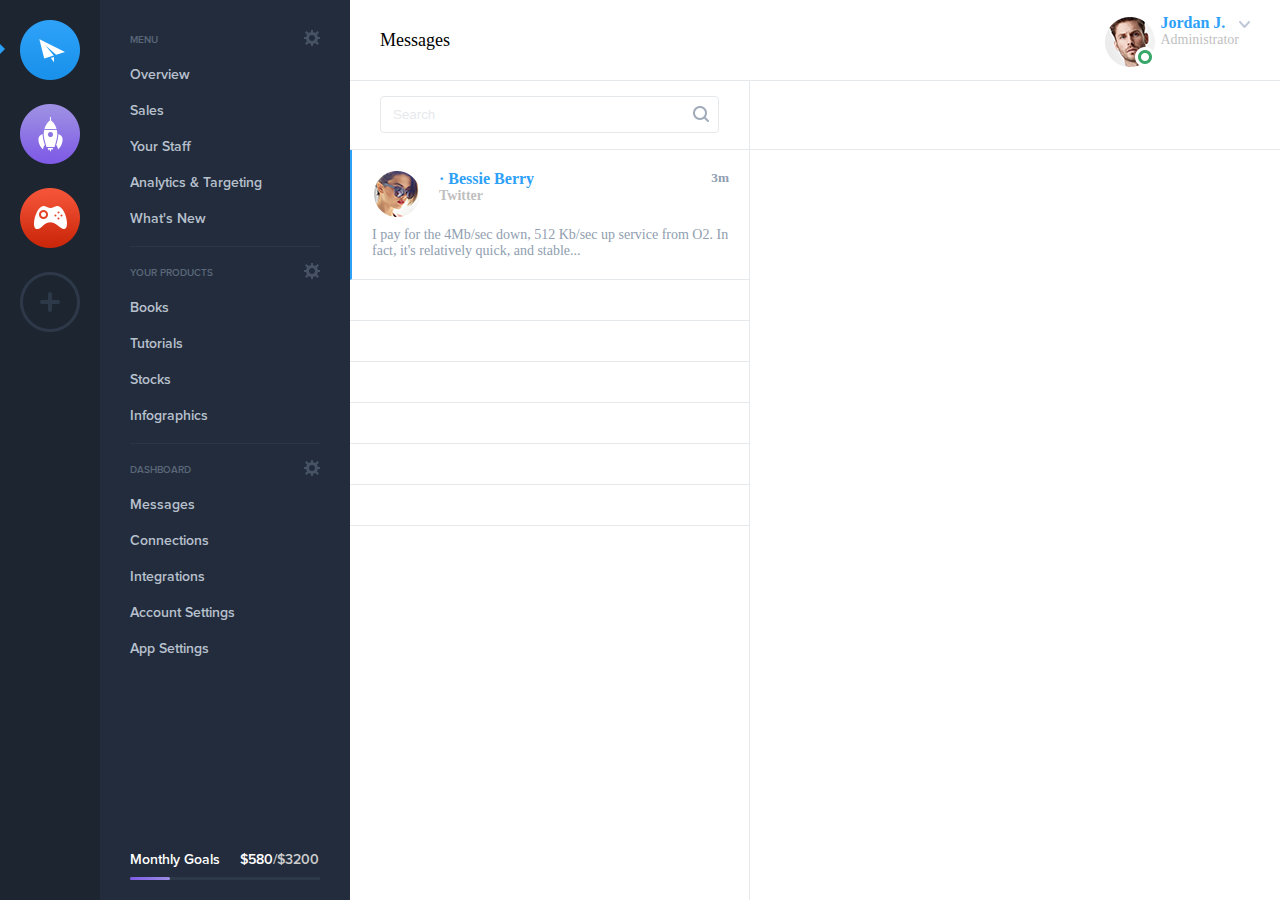
==== Day12-15/index.html @ 61c38d8d "Day12-15" ====
<!DOCTYPE html>
<html lang="en">
<head>
    <meta charset="UTF-8">
    <meta name="viewport" content="width=device-width, initial-scale=1.0">
    <meta http-equiv="X-UA-Compatible" content="ie=edge">
    <title>Day12-15</title>
    <link rel="stylesheet" href="css/style.css">
</head>
<body>
    <!-- 左边 -->
    <div class="left">
        <!-- <div class="left_angle"></div> -->
        <ul>
            <li><div class="left_angle"></div><img src="img/Item-1.png" alt=""></li>
            <li><img src="img/Item-2.png" alt=""></li>
            <li><img src="img/Item-3.png" alt=""></li>
            <li><img src="img/Add-App.png" alt=""></li>
        </ul>
    </div>

    <!-- 中间 -->
    <div class="mid">
        <div class="mid_top">
            <ul>
                <li>
                    <h1>MENU</h1>
                    <span>
                        <img src="img/Settings.png" alt="">
                    </span>
                </li>
                <li><a href="">Overview</a></li>
                <li><a href="">Sales</a></li>
                <li><a href="">Your Staff</a></li>
                <li><a href="">Analytics & Targeting</a></li>
                <li><a href="">What's New</a></li>
            </ul>
        </div>
        <div class="mid_mid">
            <ul>
                <li>
                    <h1>YOUR PRODUCTS</h1>
                    <span>
                        <img src="img/Settings.png" alt="">
                    </span>
                </li>
                
                <li><a href="">Books</a></li>
                <li><a href="">Tutorials</a></li>
                <li><a href="">Stocks</a></li>
                <li><a href="">Infographics</a></li>
            </ul>
        </div>

        <div class="mid_bottom">
            <ul>
                <li>
                    <h1>DASHBOARD</h1>
                    <span>
                        <img src="img/Settings.png" alt="">
                    </span>
                </li>
               
                <li><a href="">Messages</a></li>
                <li><a href="">Connections</a></li>
                <li><a href="">Integrations</a></li>
                <li><a href="">Account Settings</a></li>
                <li><a href="">App Settings</a></li>
            </ul>
        </div>
        <div class="monthly">
            <h2>Monthly Goals</h2>
            <p>$580<span>/$3200</span></p>
            <div class="line">
                <div class="line1"></div>
                <div class="line2"></div>
            </div>
            
        </div>

    </div>

    <!-- 右边 -->
    <div class="right">
        <div class="r_header">
            <h1>Messages</h1>
            <div class="user">
                <div class="head_icon">
                    <img src="img/user.png" alt="">
                </div>
                <div>
                    <h2>Jordan J.</h2>
                    <p>Administrator</p>
                </div>
                <div class="triangle">
                    <img src="img/dropdown.png" alt="">
                </div>
            </div>
        </div>
        <div class="r_left">
            <div class="header">
                <input type="search" name="" id="" placeholder="Search">
                <img src="img/Search-icon.png" alt="">
            </div>
            <div class="container">
                <div class="item">
                    <div class="item_top">
                        <img src="img/Avatar-photo.png" alt="">
                        <div class="item_top_name">
                            <h3>· Bessie Berry</h3>
                            <h4>Twitter</h4>
                        </div>
                        <h5>3m</h5>
                    </div>
                    <p>I pay for the 4Mb/sec down, 512 Kb/sec up service from O2. In fact, it's relatively quick, and stable...</p>
                </div>
                <div class="item"></div>
                <div class="item"></div>
                <div class="item"></div>
                <div class="item"></div>
                <div class="item"></div>
                <div class="item"></div>
            </div>
        </div>
        <div class="r_right">
            <div class="header">

            </div>
        </div>

    </div>
</body>
</html>
---- Day12-15/css/style.css ----
*{
    padding: 0;
    margin: 0;
}
@font-face{
    font-family: 'ProximaNova Semibold';
    src: url('../font/ProximaNova-Semibold.otf');
}
html,body{
    height: 100%;
    overflow: hidden;
}
ul li{
    list-style: none;
}
.left{
    position: fixed;
    width: 100px;
    top: 0;
    bottom: 0;
    box-sizing: border-box;
    background: rgb(29, 37, 49);
    overflow: hidden;
}
.left .left_angle{
    position: absolute;
    border-top: 5px solid transparent;
    border-left: 5px solid rgb(42, 158, 245);
    border-bottom: 5px solid transparent;
    top:44px;
}
.left img{
    padding: 20px 20px 0 20px;
}

.mid{
    position: fixed;
    background: rgb(34, 44, 60);
    width: 250px;
    top: 0;
    bottom: 0;
    left: 100px;
    box-sizing: border-box;
    overflow: hidden;
    font-family: 'ProximaNova Semibold';
    padding: 30px;
}
.mid a{
    text-decoration: none;
    color: rgb(183, 192, 205);
    font-size: 14px;
}
.mid a:hover{
    color: #fff;
}

.mid h1{
    color: rgb(91, 103, 121);
    font-size: 10px;
    width: 100px;
    display: inline;
}
.mid span{
    float: right;
}
.mid li{
    height: 36px;
}
.mid .mid_mid,
.mid .mid_bottom{
    border-top: 1px solid rgb(42,53,71);
    padding-top: 16px;
}
.mid .monthly{
    position: absolute;
    bottom: 20px;
    color: #fff;
}
.mid .monthly h2{
    font-size: 14px;
    float: left;
}
.mid .monthly p{
    font-size: 14px;
    float: right;
    margin-left: 20px;
    margin-bottom: 10px;
}
.mid .monthly span{
    color: #ccc;
}
.mid .monthly .line{
    clear: both;
    height: 3px;
    position: relative;
}
.mid .monthly .line1{
    width: 190px;
    height: 3px;
    background: rgb(45, 56, 72);
    position: absolute;
}
.mid .monthly .line2{
    clear: both;
    height: 3px;
    background: linear-gradient(to right,rgb(128,92,230),rgb(155,141,227));
    width: 40px;
    position: absolute;
    border-radius: 2px;
}

.right{
    position: absolute;
    background: #fff;
    left: 350px;
    top: 0;
    bottom: 0;
    right: 0;
    overflow: hidden;
}
.right .r_header{
    height: 80px;
    border-bottom: 1px solid rgb(230, 233, 236);;
}
.right .r_header h1{
    width: 150px;
    padding: 30px;
    font-size: 18px;
    font-weight: normal;
    float: left;
}
.right .r_header .user{
    position: absolute;
    right:30px;
    top: 14px;
    display: flex;
}
.right .r_header img{
    flex: 1;
}
.right .r_header .user h2{
    font-size: 16px;
    color: rgb(45, 161, 248);
}
.right .r_header .user p{
    font-size: 14px;
    color: rgb(191, 191, 191);
}

.right .r_left{
    width: 400px;
    position: absolute;
    box-sizing: border-box;
    border-right: 1px solid rgb(230, 233, 236);
    top: 80px;
    bottom: 0;
}
.right .r_left .header{
    box-sizing: border-box;
    border-bottom: 1px solid rgb(230, 233, 236);;
    height: 70px; 
    padding: 16px 30px;
}
.right .r_left .header input{
    outline: none;
    padding-left: 12px;
    width: 100%;
    height: 100%;
    border: 1px solid rgb(230, 233, 236);
    border-radius: 4px;
}
.right .r_left .header input::placeholder{
    color: rgb(230, 233, 236);
}
.right .r_left .header img{
    position: absolute;
    right: 40px;
    top: 26px;
}

.right .r_left .container{
    display: flex;
    flex-direction: column;
}
.right .r_left .container .item{
    height: 130px;
    border-bottom: 1px solid rgb(230, 233, 236);
    box-sizing: border-box;
    width: 100%;
    flex: 1;
    padding: 20px;
}
.right .r_left .container .item:nth-child(1){
    border-left: 2px solid rgb(45, 161, 248);
}
.right .r_left .container .item img{
    float: left;
}
.right .r_left .container .item .item_top_name{
    float: left;
    padding-left: 20px;
}
.right .r_left .container .item h3{
    font-size: 16px;
    color: rgb(45, 161, 248);
}
.right .r_left .container .item h4{
    font-size: 14px;
    color: rgb(191, 191, 191);
}
.right .r_left .container .item h5{
    float: right;
    color: rgb(144, 158, 176);
}
.right .r_left .container .item p{
    clear: both;
    font-size: 14px;
    color: rgb(144, 158, 176);
    padding-top: 10px;
}

.right .r_right{
    position: absolute;
    left: 400px;
    box-sizing: border-box;
    top: 80px;
    right: 0;
    bottom: 0;
}
.right .r_right .header{
    box-sizing: border-box;
    border-bottom: 1px solid rgb(230, 233, 236);;
    height: 70px; 
}
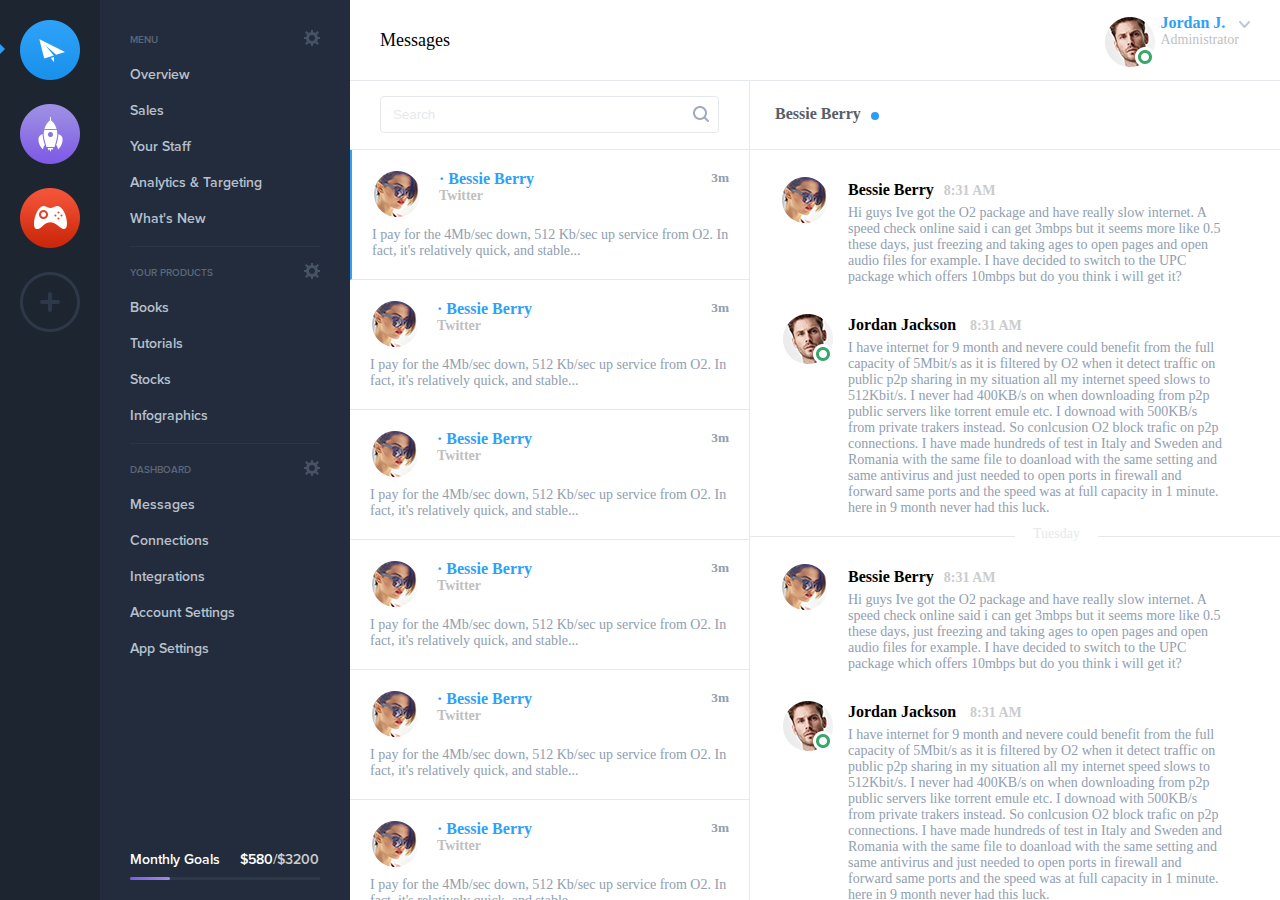
==== commit ad05b13a: "done" ====
--- a/Day12-15/index.html
+++ b/Day12-15/index.html
@@ -114,17 +114,124 @@
                     </div>
                     <p>I pay for the 4Mb/sec down, 512 Kb/sec up service from O2. In fact, it's relatively quick, and stable...</p>
                 </div>
-                <div class="item"></div>
-                <div class="item"></div>
-                <div class="item"></div>
-                <div class="item"></div>
-                <div class="item"></div>
-                <div class="item"></div>
+                <div class="item">
+                    <div class="item_top">
+                        <img src="img/Avatar-photo.png" alt="">
+                        <div class="item_top_name">
+                            <h3>· Bessie Berry</h3>
+                            <h4>Twitter</h4>
+                        </div>
+                        <h5>3m</h5>
+                    </div>
+                    <p>I pay for the 4Mb/sec down, 512 Kb/sec up service from O2. In fact, it's relatively quick, and stable...</p>
+                </div>
+                <div class="item">
+                    <div class="item_top">
+                        <img src="img/Avatar-photo.png" alt="">
+                        <div class="item_top_name">
+                            <h3>· Bessie Berry</h3>
+                            <h4>Twitter</h4>
+                        </div>
+                        <h5>3m</h5>
+                    </div>
+                    <p>I pay for the 4Mb/sec down, 512 Kb/sec up service from O2. In fact, it's relatively quick, and stable...</p>
+                </div>
+                <div class="item">
+                    <div class="item_top">
+                        <img src="img/Avatar-photo.png" alt="">
+                        <div class="item_top_name">
+                            <h3>· Bessie Berry</h3>
+                            <h4>Twitter</h4>
+                        </div>
+                        <h5>3m</h5>
+                    </div>
+                    <p>I pay for the 4Mb/sec down, 512 Kb/sec up service from O2. In fact, it's relatively quick, and stable...</p>
+                </div>
+                <div class="item">
+                    <div class="item_top">
+                        <img src="img/Avatar-photo.png" alt="">
+                        <div class="item_top_name">
+                            <h3>· Bessie Berry</h3>
+                            <h4>Twitter</h4>
+                        </div>
+                        <h5>3m</h5>
+                    </div>
+                    <p>I pay for the 4Mb/sec down, 512 Kb/sec up service from O2. In fact, it's relatively quick, and stable...</p>
+                </div>
+                <div class="item">
+                    <div class="item_top">
+                        <img src="img/Avatar-photo.png" alt="">
+                        <div class="item_top_name">
+                            <h3>· Bessie Berry</h3>
+                            <h4>Twitter</h4>
+                        </div>
+                        <h5>3m</h5>
+                    </div>
+                    <p>I pay for the 4Mb/sec down, 512 Kb/sec up service from O2. In fact, it's relatively quick, and stable...</p>
+                </div>
+                <div class="item">
+                    <div class="item_top">
+                        <img src="img/Avatar-photo.png" alt="">
+                        <div class="item_top_name">
+                            <h3>· Bessie Berry</h3>
+                            <h4>Twitter</h4>
+                        </div>
+                        <h5>3m</h5>
+                    </div>
+                    <p>I pay for the 4Mb/sec down, 512 Kb/sec up service from O2. In fact, it's relatively quick, and stable...</p>
+                </div>
             </div>
         </div>
         <div class="r_right">
             <div class="header">
-
+                <h3>Bessie Berry</h3>
+                <div class="dot"></div>
+                <div class="del">
+
+                </div>
+            </div>
+            <div class="content">
+                <div class="item1">
+                    <div>
+                        <img src="img/Avatar-photo.png" alt="">
+                    </div>
+                    <div class="">
+                        <h4>Bessie Berry<span>8:31 AM</span></h4>
+                        <p>Hi guys Ive got the O2 package and have really slow internet. A speed check online said i can get 3mbps but it seems more like 0.5 these days, just freezing and taking ages to open pages and open audio files for example. I have decided to switch to the UPC package which offers 10mbps but do you think i will get it?</p>
+                    </div>
+                    
+                </div>
+                <div class="item1">
+                    <div>
+                        <img src="img/user.png" alt="">
+                    </div>
+                    <div>
+                        <h4>Jordan Jackson <span>8:31 AM</span></h4>
+                        <p>I have internet for 9 month and nevere could benefit from the full capacity of 5Mbit/s as it is filtered by O2 when it detect traffic on public p2p sharing in my situation all my internet speed slows to 512Kbit/s. I never had 400KB/s on when downloading from p2p public servers like torrent emule etc. I downoad with 500KB/s from private trakers instead. So conlcusion O2 block trafic on p2p connections. I have made hundreds of test in Italy and Sweden and Romania with the same file to doanload with the same setting and same antivirus and just needed to open ports in firewall and forward same ports and the speed was at full capacity in 1 minute. here in 9 month never had this luck.</p>
+                    </div>
+                </div>
+                <div class="line">
+                    <span>Tuesday</span>
+                </div>
+                <div class="item1">
+                        <div>
+                            <img src="img/Avatar-photo.png" alt="">
+                        </div>
+                        <div class="">
+                            <h4>Bessie Berry<span>8:31 AM</span></h4>
+                            <p>Hi guys Ive got the O2 package and have really slow internet. A speed check online said i can get 3mbps but it seems more like 0.5 these days, just freezing and taking ages to open pages and open audio files for example. I have decided to switch to the UPC package which offers 10mbps but do you think i will get it?</p>
+                        </div>
+                        
+                    </div>
+                    <div class="item1">
+                        <div>
+                            <img src="img/user.png" alt="">
+                        </div>
+                        <div>
+                            <h4>Jordan Jackson <span>8:31 AM</span></h4>
+                            <p>I have internet for 9 month and nevere could benefit from the full capacity of 5Mbit/s as it is filtered by O2 when it detect traffic on public p2p sharing in my situation all my internet speed slows to 512Kbit/s. I never had 400KB/s on when downloading from p2p public servers like torrent emule etc. I downoad with 500KB/s from private trakers instead. So conlcusion O2 block trafic on p2p connections. I have made hundreds of test in Italy and Sweden and Romania with the same file to doanload with the same setting and same antivirus and just needed to open ports in firewall and forward same ports and the speed was at full capacity in 1 minute. here in 9 month never had this luck.</p>
+                        </div>
+                    </div>
             </div>
         </div>
 
--- a/Day12-15/css/style.css
+++ b/Day12-15/css/style.css
@@ -229,6 +229,64 @@
 }
 .right .r_right .header{
     box-sizing: border-box;
-    border-bottom: 1px solid rgb(230, 233, 236);;
+    border-bottom: 1px solid rgb(230, 233, 236);
     height: 70px; 
+}
+.right .r_right .header h3{
+    font-size: 16px;
+    color: rgb(88, 93, 104);
+    margin: 25px 10px 25px 25px;
+    float: left;
+}
+.right .r_right .header .dot{
+    width: 8px;
+    height: 8px;
+    border-radius: 4px;
+    background: rgb(42, 158, 245);
+    display: inline;
+    float: left;
+    margin-top: 32px;
+}
+
+.right .r_right .item1{
+    padding: 26px 56px 0px 30px;
+    position: relative;
+    clear: both;
+    overflow: hidden;
+}
+.right .r_right .item1 div:first-child{
+    float: left;
+}
+.right .r_right .item1 div:last-child{
+    margin-left: 68px;
+}
+.right .r_right .item1 h4{
+    font-size: 16px;
+    line-height: 28px;
+}
+.right .r_right .item1 span{
+    color: #ccc;
+    font-size: 14px;
+    margin-left: 10px;
+}
+.right .r_right .item1 p{
+    font-size: 14px;
+    color: rgb(144, 158, 176);
+}
+.right .r_right .content .line{
+    height: 1px;
+    width: 100%;
+    background: rgb(230, 233, 236);
+    color: rgb(230, 233, 236);
+    position: relative;
+    margin: 20px 0 0 0;
+    clear: both;
+    text-align: center;
+}
+.right .r_right .content .line span{
+    background: #fff;
+    padding: 0 18px;
+    position: absolute;
+    top: -10px;
+    font-size: 14px;
 }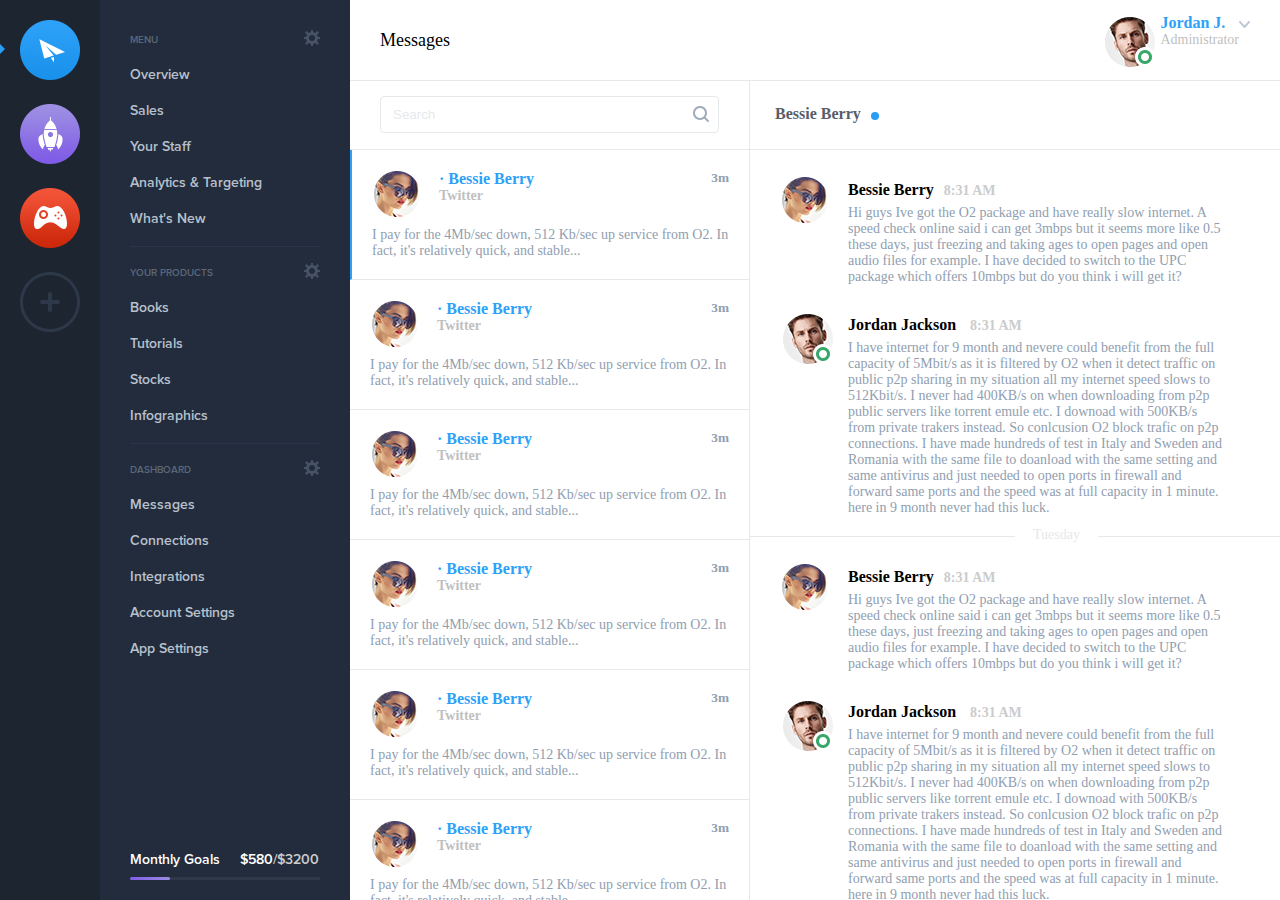
==== commit 20d74442: "修改line" ====
--- a/Day12-15/index.html
+++ b/Day12-15/index.html
@@ -210,9 +210,11 @@
                         <p>I have internet for 9 month and nevere could benefit from the full capacity of 5Mbit/s as it is filtered by O2 when it detect traffic on public p2p sharing in my situation all my internet speed slows to 512Kbit/s. I never had 400KB/s on when downloading from p2p public servers like torrent emule etc. I downoad with 500KB/s from private trakers instead. So conlcusion O2 block trafic on p2p connections. I have made hundreds of test in Italy and Sweden and Romania with the same file to doanload with the same setting and same antivirus and just needed to open ports in firewall and forward same ports and the speed was at full capacity in 1 minute. here in 9 month never had this luck.</p>
                     </div>
                 </div>
+            
                 <div class="line">
-                    <span>Tuesday</span>
-                </div>
+                    <p>Tuesday</p>
+                </div>
+
                 <div class="item1">
                         <div>
                             <img src="img/Avatar-photo.png" alt="">
--- a/Day12-15/css/style.css
+++ b/Day12-15/css/style.css
@@ -274,19 +274,18 @@
     color: rgb(144, 158, 176);
 }
 .right .r_right .content .line{
-    height: 1px;
-    width: 100%;
-    background: rgb(230, 233, 236);
+    position: relative;
+    text-align: center;
+    clear: both;
+    border-top: 1px solid rgb(230, 233, 236);;
+    margin-top: 20px; 
+}
+.right .r_right .content .line p{
+    display: inline-block;
+    position: absolute;
+    top: -10px;
+    background: #fff;
+    font-size: 14px;
+    padding: 0 18px;
     color: rgb(230, 233, 236);
-    position: relative;
-    margin: 20px 0 0 0;
-    clear: both;
-    text-align: center;
-}
-.right .r_right .content .line span{
-    background: #fff;
-    padding: 0 18px;
-    position: absolute;
-    top: -10px;
-    font-size: 14px;
 }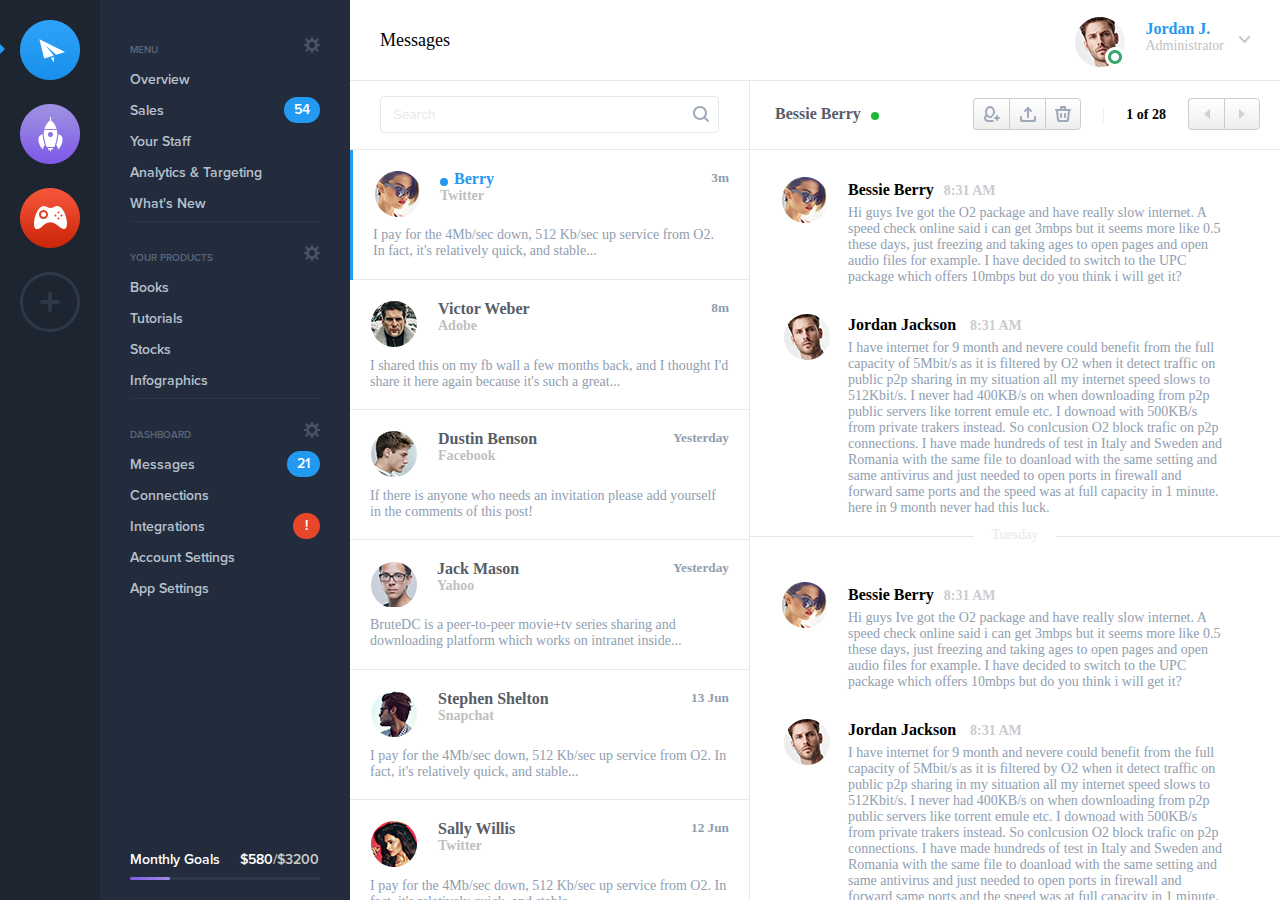
==== commit 97decc31: "完善Day12-15，添加细节" ====
--- a/Day12-15/index.html
+++ b/Day12-15/index.html
@@ -30,7 +30,7 @@
                     </span>
                 </li>
                 <li><a href="">Overview</a></li>
-                <li><a href="">Sales</a></li>
+                <li><a href="">Sales</a><span>54</span></li>
                 <li><a href="">Your Staff</a></li>
                 <li><a href="">Analytics & Targeting</a></li>
                 <li><a href="">What's New</a></li>
@@ -60,10 +60,9 @@
                         <img src="img/Settings.png" alt="">
                     </span>
                 </li>
-               
-                <li><a href="">Messages</a></li>
+                <li><a href="">Messages</a><span>21</span></li>
                 <li><a href="">Connections</a></li>
-                <li><a href="">Integrations</a></li>
+                <li><a href="">Integrations</a><span>!</span></li>
                 <li><a href="">Account Settings</a></li>
                 <li><a href="">App Settings</a></li>
             </ul>
@@ -103,83 +102,126 @@
                 <img src="img/Search-icon.png" alt="">
             </div>
             <div class="container">
-                <div class="item">
-                    <div class="item_top">
-                        <img src="img/Avatar-photo.png" alt="">
-                        <div class="item_top_name">
-                            <h3>· Bessie Berry</h3>
-                            <h4>Twitter</h4>
-                        </div>
-                        <h5>3m</h5>
-                    </div>
-                    <p>I pay for the 4Mb/sec down, 512 Kb/sec up service from O2. In fact, it's relatively quick, and stable...</p>
-                </div>
-                <div class="item">
-                    <div class="item_top">
-                        <img src="img/Avatar-photo.png" alt="">
-                        <div class="item_top_name">
-                            <h3>· Bessie Berry</h3>
-                            <h4>Twitter</h4>
-                        </div>
-                        <h5>3m</h5>
-                    </div>
-                    <p>I pay for the 4Mb/sec down, 512 Kb/sec up service from O2. In fact, it's relatively quick, and stable...</p>
-                </div>
-                <div class="item">
-                    <div class="item_top">
-                        <img src="img/Avatar-photo.png" alt="">
-                        <div class="item_top_name">
-                            <h3>· Bessie Berry</h3>
-                            <h4>Twitter</h4>
-                        </div>
-                        <h5>3m</h5>
-                    </div>
-                    <p>I pay for the 4Mb/sec down, 512 Kb/sec up service from O2. In fact, it's relatively quick, and stable...</p>
-                </div>
-                <div class="item">
-                    <div class="item_top">
-                        <img src="img/Avatar-photo.png" alt="">
-                        <div class="item_top_name">
-                            <h3>· Bessie Berry</h3>
-                            <h4>Twitter</h4>
-                        </div>
-                        <h5>3m</h5>
-                    </div>
-                    <p>I pay for the 4Mb/sec down, 512 Kb/sec up service from O2. In fact, it's relatively quick, and stable...</p>
-                </div>
-                <div class="item">
-                    <div class="item_top">
-                        <img src="img/Avatar-photo.png" alt="">
-                        <div class="item_top_name">
-                            <h3>· Bessie Berry</h3>
-                            <h4>Twitter</h4>
-                        </div>
-                        <h5>3m</h5>
-                    </div>
-                    <p>I pay for the 4Mb/sec down, 512 Kb/sec up service from O2. In fact, it's relatively quick, and stable...</p>
-                </div>
-                <div class="item">
-                    <div class="item_top">
-                        <img src="img/Avatar-photo.png" alt="">
-                        <div class="item_top_name">
-                            <h3>· Bessie Berry</h3>
-                            <h4>Twitter</h4>
-                        </div>
-                        <h5>3m</h5>
-                    </div>
-                    <p>I pay for the 4Mb/sec down, 512 Kb/sec up service from O2. In fact, it's relatively quick, and stable...</p>
-                </div>
-                <div class="item">
-                    <div class="item_top">
-                        <img src="img/Avatar-photo.png" alt="">
-                        <div class="item_top_name">
-                            <h3>· Bessie Berry</h3>
-                            <h4>Twitter</h4>
-                        </div>
-                        <h5>3m</h5>
-                    </div>
-                    <p>I pay for the 4Mb/sec down, 512 Kb/sec up service from O2. In fact, it's relatively quick, and stable...</p>
-                </div>
+                <ul>
+                    <li>
+                        <div class="item">
+                            <div class="item_top">
+                                <img src="img/Avatar-photo.png" alt="">
+                                <div class="item_top_name">
+                                    <h3><span></span> Berry</h3>
+                                    <h4>Twitter</h4>
+                                </div>
+                                <h5>3m</h5>
+                            </div>
+                            <p>I pay for the 4Mb/sec down, 512 Kb/sec up service from O2. In fact, it's relatively quick, and stable...</p>
+                        </div>
+                    </li>
+                    <li>
+                        <div class="item">
+                            <div class="item_top">
+                                <img src="img/Avatar-photo1.png" alt="">
+                                <div class="item_top_name">
+                                    <h3>Victor Weber</h3>
+                                    <h4>Adobe</h4>
+                                </div>
+                                <h5>8m</h5>
+                            </div>
+                            <p>I shared this on my fb wall a few months back, and I thought I'd share it here again because it's such a great...</p>
+                        </div>
+                    </li>
+                    <li>
+                        <div class="item">
+                            <div class="item_top">
+                                <img src="img/Avatar-photo2.png" alt="">
+                                <div class="item_top_name">
+                                    <h3>Dustin Benson</h3>
+                                    <h4>Facebook</h4>
+                                </div>
+                                <h5>Yesterday</h5>
+                            </div>
+                            <p>If there is anyone who needs an invitation please add yourself in the comments of this post!</p>
+                        </div>
+                    </li>
+                    <li>
+                        <div class="item">
+                            <div class="item_top">
+                                <img src="img/Avatar-photo3.png" alt="">
+                                <div class="item_top_name">
+                                    <h3>Jack Mason</h3>
+                                    <h4>Yahoo</h4>
+                                </div>
+                                <h5>Yesterday</h5>
+                            </div>
+                            <p>BruteDC is a peer-to-peer movie+tv series sharing and downloading platform which works on intranet inside...</p>
+                        </div>
+                    </li>
+                    <li>
+                        <div class="item">
+                            <div class="item_top">
+                                <img src="img/Avatar-photo4.png" alt="">
+                                <div class="item_top_name">
+                                    <h3>Stephen Shelton</h3>
+                                    <h4>Snapchat</h4>
+                                </div>
+                                <h5>13 Jun</h5>
+                            </div>
+                            <p>I pay for the 4Mb/sec down, 512 Kb/sec up service from O2. In fact, it's relatively quick, and stable...</p>
+                        </div>
+                    </li>
+                    <li>
+                        <div class="item">
+                            <div class="item_top">
+                                <img src="img/Avatar-photo5.png" alt="">
+                                <div class="item_top_name">
+                                    <h3>Sally Willis</h3>
+                                    <h4>Twitter</h4>
+                                </div>
+                                <h5>12 Jun</h5>
+                            </div>
+                            <p>I pay for the 4Mb/sec down, 512 Kb/sec up service from O2. In fact, it's relatively quick, and stable...</p>
+                        </div>
+                    </li>
+                    <li>
+                        <div class="item">
+                            <div class="item_top">
+                                <img src="img/Avatar-photo6.png" alt="">
+                                <div class="item_top_name">
+                                    <h3>Robert Patton</h3>
+                                    <h4>A Team</h4>
+                                </div>
+                                <h5>9 Jun</h5>
+                            </div>
+                            <p>I pay for the 4Mb/sec down, 512 Kb/sec up service from O2. In fact, it's relatively quick, and stable...</p>
+                        </div>
+                    </li>
+                    <li>
+                        <div class="item">
+                            <div class="item_top">
+                                <img src="img/Avatar-photo6.png" alt="">
+                                <div class="item_top_name">
+                                    <h3>Bessie Berry</h3>
+                                    <h4>Twitter</h4>
+                                </div>
+                                <h5>3m</h5>
+                            </div>
+                            <p>I pay for the 4Mb/sec down, 512 Kb/sec up service from O2. In fact, it's relatively quick, and stable...</p>
+                        </div>
+                    </li>
+                    <li>
+                        <div class="item">
+                            <div class="item_top">
+                                <img src="img/Avatar-photo6.png" alt="">
+                                <div class="item_top_name">
+                                    <h3>Bessie Berry</h3>
+                                    <h4>Twitter</h4>
+                                </div>
+                                <h5>3m</h5>
+                            </div>
+                            <p>I pay for the 4Mb/sec down, 512 Kb/sec up service from O2. In fact, it's relatively quick, and stable...</p>
+                        </div>
+                    </li>
+                </ul>
+                
             </div>
         </div>
         <div class="r_right">
@@ -187,7 +229,15 @@
                 <h3>Bessie Berry</h3>
                 <div class="dot"></div>
                 <div class="del">
-
+                    <div class="tools">
+                        <button></button>
+                        <button></button>
+                        <button></button>
+                        
+                        <h4>1 of 28</h4>
+                        <button></button>
+                        <button></button>
+                    </div>
                 </div>
             </div>
             <div class="content">
@@ -203,7 +253,7 @@
                 </div>
                 <div class="item1">
                     <div>
-                        <img src="img/user.png" alt="">
+                        <img src="img/user1.png" alt="">
                     </div>
                     <div>
                         <h4>Jordan Jackson <span>8:31 AM</span></h4>
@@ -227,7 +277,7 @@
                     </div>
                     <div class="item1">
                         <div>
-                            <img src="img/user.png" alt="">
+                            <img src="img/user1.png" alt="">
                         </div>
                         <div>
                             <h4>Jordan Jackson <span>8:31 AM</span></h4>
--- a/Day12-15/css/style.css
+++ b/Day12-15/css/style.css
@@ -25,7 +25,7 @@
 .left .left_angle{
     position: absolute;
     border-top: 5px solid transparent;
-    border-left: 5px solid rgb(42, 158, 245);
+    border-left: 5px solid #2399f1;
     border-bottom: 5px solid transparent;
     top:44px;
 }
@@ -64,12 +64,39 @@
     float: right;
 }
 .mid li{
-    height: 36px;
+    margin: 5px 0;
+    height: 26px;
+    line-height: 26px;
+}
+.mid .mid_top li:nth-child(3) span{
+    color: #fff;
+    font-size: 14px;
+    background: #2399f1;
+    padding: 0 10px;
+    border-radius: 15px;
 }
 .mid .mid_mid,
 .mid .mid_bottom{
     border-top: 1px solid rgb(42,53,71);
     padding-top: 16px;
+}
+
+.mid .mid_bottom li:nth-child(2) span{
+    color: #fff;
+    font-size: 14px;
+    background: #2399f1;
+    padding: 0 10px;
+
+    border-radius: 15px;
+}
+.mid .mid_bottom li:nth-child(4) span{
+    color: #fff;
+    font-size: 14px;
+    text-align: center;
+    background: rgb(232, 70, 43);
+    padding: 0 6px;
+    width: 15px;
+    border-radius: 15px;
 }
 .mid .monthly{
     position: absolute;
@@ -135,12 +162,23 @@
     top: 14px;
     display: flex;
 }
-.right .r_header img{
+.right .r_header .user div{
     flex: 1;
+    position: relative;
+}
+.right .r_header .user div:nth-child(1){
+    right: 30px;
+}
+.right .r_header .user div:nth-child(2){
+    right: 15px;
+    padding-top: 6px; 
+}
+.right .r_header .user div:nth-child(3){
+    padding-top: 15px; 
 }
 .right .r_header .user h2{
     font-size: 16px;
-    color: rgb(45, 161, 248);
+    color: #2399f1;
 }
 .right .r_header .user p{
     font-size: 14px;
@@ -154,6 +192,7 @@
     border-right: 1px solid rgb(230, 233, 236);
     top: 80px;
     bottom: 0;
+    overflow-y: scroll;
 }
 .right .r_left .header{
     box-sizing: border-box;
@@ -179,19 +218,19 @@
 }
 
 .right .r_left .container{
-    display: flex;
-    flex-direction: column;
-}
+    box-sizing: border-box;
+}
+::-webkit-scrollbar{width:0px}
+
 .right .r_left .container .item{
     height: 130px;
     border-bottom: 1px solid rgb(230, 233, 236);
     box-sizing: border-box;
     width: 100%;
-    flex: 1;
     padding: 20px;
 }
-.right .r_left .container .item:nth-child(1){
-    border-left: 2px solid rgb(45, 161, 248);
+.right .r_left .container li:nth-child(1){
+    border-left: 3px solid #2399f1;
 }
 .right .r_left .container .item img{
     float: left;
@@ -202,7 +241,19 @@
 }
 .right .r_left .container .item h3{
     font-size: 16px;
-    color: rgb(45, 161, 248);
+    color: rgb(88, 93, 104);
+}
+.right .r_left .container li:nth-child(1) h3{
+    font-size: 16px;
+    color: #2399f1;
+}
+.right .r_left .container li:nth-child(1) span{
+    width: 8px;
+    height: 8px;
+    border-radius: 4px;
+    background: #2399f1;
+    float: left;
+    margin: 8px 6px 0 0;
 }
 .right .r_left .container .item h4{
     font-size: 14px;
@@ -217,6 +268,12 @@
     font-size: 14px;
     color: rgb(144, 158, 176);
     padding-top: 10px;
+
+    overflow: hidden;/*超出部分隐藏*/
+    text-overflow: ellipsis;/*用...代替超出部分*/
+    display:-webkit-box; 
+    -webkit-box-orient:vertical;
+    -webkit-line-clamp:2; 
 }
 
 .right .r_right{
@@ -226,11 +283,13 @@
     top: 80px;
     right: 0;
     bottom: 0;
+    overflow-y: auto;
 }
 .right .r_right .header{
     box-sizing: border-box;
     border-bottom: 1px solid rgb(230, 233, 236);
     height: 70px; 
+    overflow: hidden;
 }
 .right .r_right .header h3{
     font-size: 16px;
@@ -238,14 +297,58 @@
     margin: 25px 10px 25px 25px;
     float: left;
 }
-.right .r_right .header .dot{
+.right .r_right .dot{
     width: 8px;
     height: 8px;
     border-radius: 4px;
-    background: rgb(42, 158, 245);
+    background: #1bb934;
     display: inline;
     float: left;
     margin-top: 32px;
+}
+.right .r_right .del{
+    float: right;
+    margin: 18px 20px;
+    font-size: 0;
+}
+.right .r_right .del .tools{
+}
+.right .r_right .del .tools button{
+    width: 36px;
+    height: 32px;
+    border: 1px solid #ccc;
+}
+.right .r_right .del .tools button:nth-child(1){
+    background: url('../img/User-icon.png') no-repeat 50% 50%,linear-gradient(to bottom, #fff 0%,#eee 100%);
+    border-right: none;
+    border-radius: 4px 0 0 4px;
+}
+.right .r_right .del .tools button:nth-child(2){
+    background: url('../img/Upload-icon.png') no-repeat 50% 50%,linear-gradient(to bottom, #fff 0%,#eee 100%);
+    border-right: none;
+}
+.right .r_right .del .tools button:nth-child(3){
+    background: url('../img/Trash-icon.png') no-repeat 50% 50%,linear-gradient(to bottom, #fff 0%,#eee 100%);
+    border-radius: 0 4px 4px 0;
+}
+.right .r_right .del .tools h4{
+    display: inline-block;
+    font-size: 14px;
+    font-weight: bold;
+    margin-left: 22px;
+    position: relative;
+    top: -10px;
+    padding: 0 22px;
+    border-left: 1px solid #eee;
+}
+.right .r_right .del .tools button:nth-child(5){
+    border-right: none;
+    background: url('../img/Arrow-left.png') no-repeat 50% 50%,linear-gradient(to bottom, #fff 0%,#eee 100%);
+    border-radius: 4px 0 0 4px;
+}
+.right .r_right .del .tools button:nth-child(6){
+    background: url('../img/Arrow-right.png') no-repeat 50% 50%,linear-gradient(to bottom, #fff 0%,#eee 100%);
+    border-radius: 0 4px 4px 0;
 }
 
 .right .r_right .item1{
@@ -274,7 +377,6 @@
     color: rgb(144, 158, 176);
 }
 .right .r_right .content .line{
-    position: relative;
     text-align: center;
     clear: both;
     border-top: 1px solid rgb(230, 233, 236);;
@@ -282,8 +384,8 @@
 }
 .right .r_right .content .line p{
     display: inline-block;
-    position: absolute;
-    top: -10px;
+    position: relative;
+    top: -12px;
     background: #fff;
     font-size: 14px;
     padding: 0 18px;
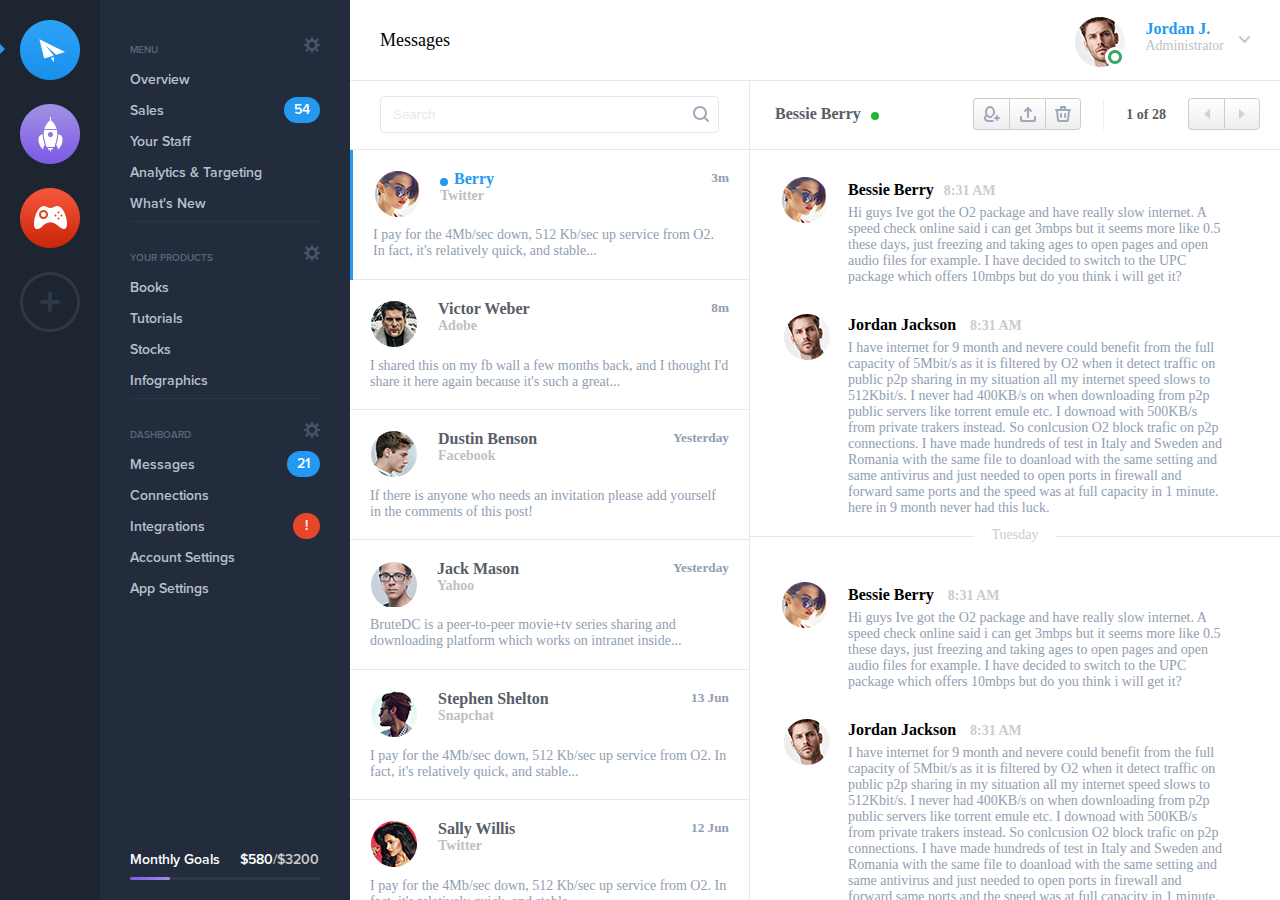
==== commit 58e6e878: "修改" ====
--- a/Day12-15/index.html
+++ b/Day12-15/index.html
@@ -266,25 +266,42 @@
                 </div>
 
                 <div class="item1">
-                        <div>
-                            <img src="img/Avatar-photo.png" alt="">
-                        </div>
-                        <div class="">
-                            <h4>Bessie Berry<span>8:31 AM</span></h4>
-                            <p>Hi guys Ive got the O2 package and have really slow internet. A speed check online said i can get 3mbps but it seems more like 0.5 these days, just freezing and taking ages to open pages and open audio files for example. I have decided to switch to the UPC package which offers 10mbps but do you think i will get it?</p>
-                        </div>
-                        
-                    </div>
-                    <div class="item1">
-                        <div>
-                            <img src="img/user1.png" alt="">
-                        </div>
-                        <div>
-                            <h4>Jordan Jackson <span>8:31 AM</span></h4>
-                            <p>I have internet for 9 month and nevere could benefit from the full capacity of 5Mbit/s as it is filtered by O2 when it detect traffic on public p2p sharing in my situation all my internet speed slows to 512Kbit/s. I never had 400KB/s on when downloading from p2p public servers like torrent emule etc. I downoad with 500KB/s from private trakers instead. So conlcusion O2 block trafic on p2p connections. I have made hundreds of test in Italy and Sweden and Romania with the same file to doanload with the same setting and same antivirus and just needed to open ports in firewall and forward same ports and the speed was at full capacity in 1 minute. here in 9 month never had this luck.</p>
-                        </div>
-                    </div>
-            </div>
+                    <div>
+                        <img src="img/Avatar-photo.png" alt="">
+                    </div>
+                    <div class="">
+                        <h4>Bessie Berry
+                            <span>8:31 AM</span>
+                        </h4>
+                        <p>Hi guys Ive got the O2 package and have really slow internet. A speed check online said i can get 3mbps but it seems
+                            more like 0.5 these days, just freezing and taking ages to open pages and open audio files for example. I have
+                            decided to switch to the UPC package which offers 10mbps but do you think i will get it?</p>
+                    </div>
+                
+                </div>
+                <div class="item1">
+                    <div>
+                        <img src="img/user1.png" alt="">
+                    </div>
+                    <div>
+                        <h4>Jordan Jackson
+                            <span>8:31 AM</span>
+                        </h4>
+                        <p>I have internet for 9 month and nevere could benefit from the full capacity of 5Mbit/s as it is filtered by O2 when
+                            it detect traffic on public p2p sharing in my situation all my internet speed slows to 512Kbit/s. I never had
+                            400KB/s on when downloading from p2p public servers like torrent emule etc. I downoad with 500KB/s from private
+                            trakers instead. So conlcusion O2 block trafic on p2p connections. I have made hundreds of test in Italy and
+                            Sweden and Romania with the same file to doanload with the same setting and same antivirus and just needed to
+                            open ports in firewall and forward same ports and the speed was at full capacity in 1 minute. here in 9 month
+                            never had this luck.</p>
+                    </div>
+                </div>
+                
+            </div>
+            <!-- <div class="comment">
+                <input type="button" value="+">
+                <input type="text" name="" id="">
+            </div> -->
         </div>
 
     </div>
--- a/Day12-15/css/style.css
+++ b/Day12-15/css/style.css
@@ -192,6 +192,7 @@
     border-right: 1px solid rgb(230, 233, 236);
     top: 80px;
     bottom: 0;
+    /* overflow: hidden; */
     overflow-y: scroll;
 }
 .right .r_left .header{
@@ -333,8 +334,10 @@
 }
 .right .r_right .del .tools h4{
     display: inline-block;
-    font-size: 14px;
-    font-weight: bold;
+    height: 30px;
+    line-height: 30px;
+    font-size: 14px;
+    color: rgb(88, 93, 104);
     margin-left: 22px;
     position: relative;
     top: -10px;
@@ -389,5 +392,26 @@
     background: #fff;
     font-size: 14px;
     padding: 0 18px;
-    color: rgb(230, 233, 236);
+    color: #ccc;
+}
+
+.right .comment{
+    font-size: 0;
+    margin: 22px;
+    position: relative;
+}
+.right .comment input:first-child{
+    width: 54px;
+    height: 54px;
+    font-size: 36px;
+    color: #aaa;
+}
+.right .comment input:last-child{
+
+    height: 50px;
+    font-size: 14px;
+    padding: 0 20px;
+    color: #aaa;
+    /* position: absolute; */
+    width: 100%;
 }